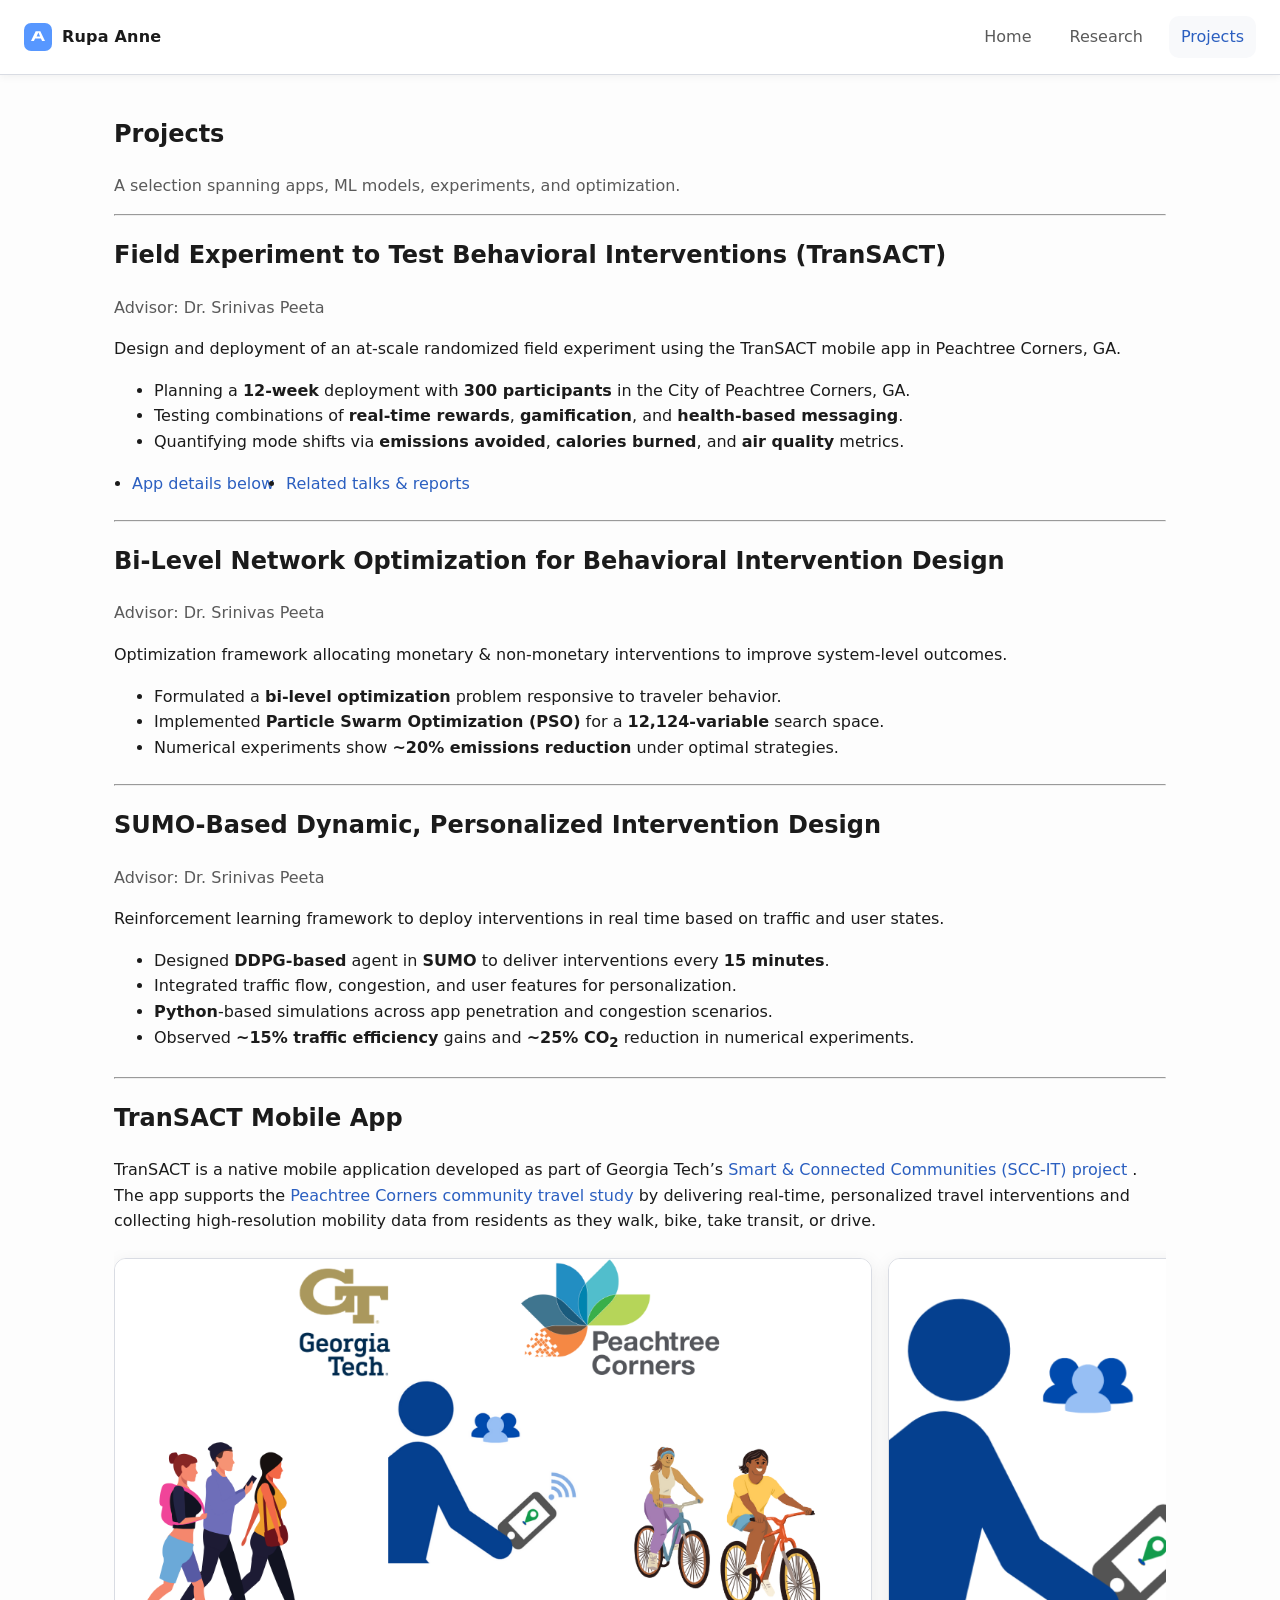
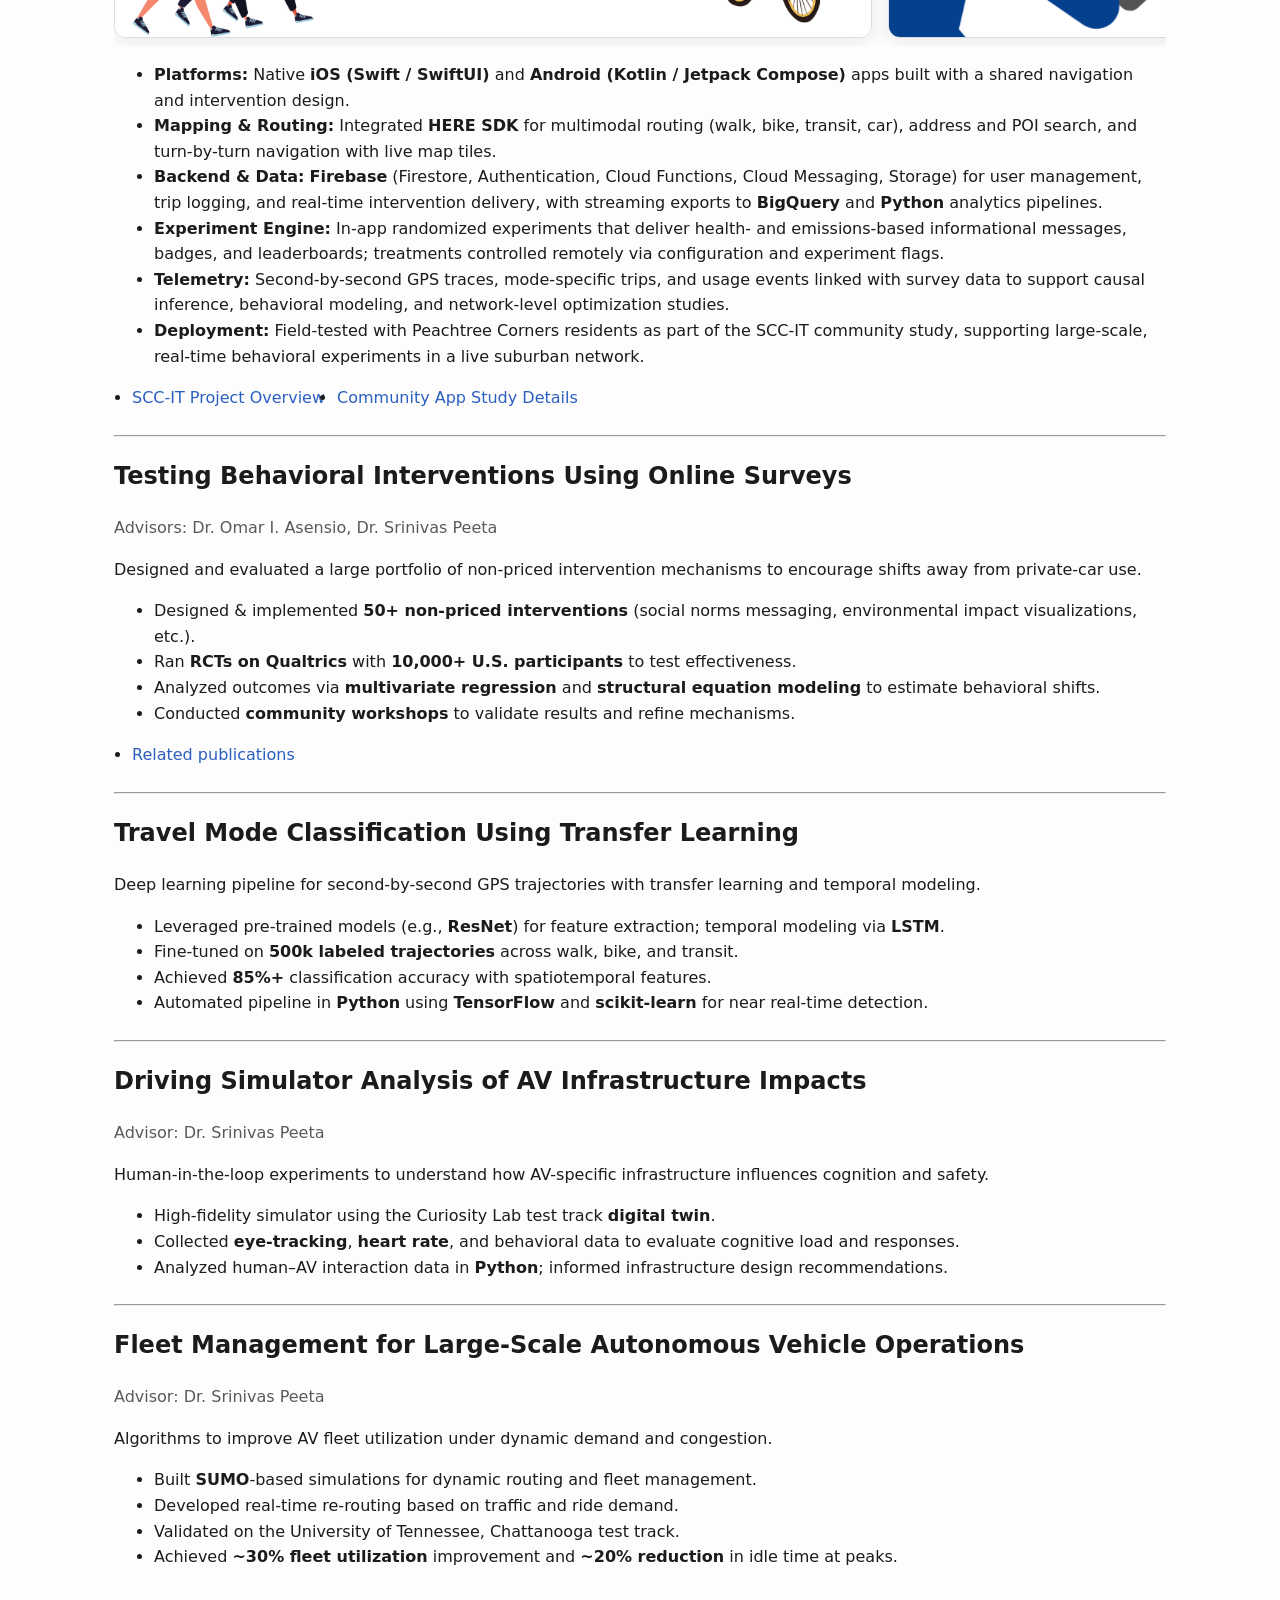
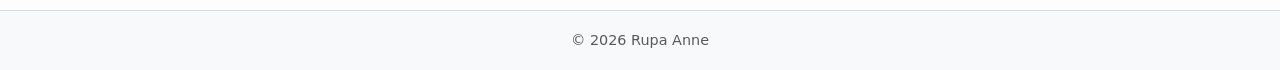
==== projects.html @ 9911a175 "Initial commit" ====
<!doctype html>
<html lang="en">
<head>
  <meta charset="utf-8" />
  <meta name="viewport" content="width=device-width, initial-scale=1" />
  <title>Projects — Rupa Anne</title>
  <link rel="stylesheet" href="styles.css" />
  <link rel="icon" href="favicon.ico" />
</head>
<body>
  <header class="site-header">
    <a class="brand" href="index.html"><img src="assets/logo.svg" alt="" class="logo" /> <span>Rupa Anne</span></a>
    <nav class="nav">
      <a class="nav-link" href="index.html">Home</a>
      <a class="nav-link" href="research.html">Research</a>
      <a class="nav-link active" href="projects.html">Projects</a>
    </nav>
  </header>

  <main class="page">
    <section class="section">
      <div class="section-head">
        <h1>Projects</h1>
        <p class="muted">A selection spanning apps, ML models, experiments, and optimization.</p>
      </div>

      <hr/>

      <!-- Field Experiment with TranSACT -->
      <div id="field-experiment" class="project">
        <h2>Field Experiment to Test Behavioral Interventions (TranSACT)</h2>
        <p class="muted">Advisor: Dr. Srinivas Peeta</p>
        <p>Design and deployment of an at-scale randomized field experiment using the TranSACT mobile app in Peachtree Corners, GA.</p>
        <ul class="bulleted">
          <li>Planning a <strong>12-week</strong> deployment with <strong>300 participants</strong> in the City of Peachtree Corners, GA.</li>
          <li>Testing combinations of <strong>real-time rewards</strong>, <strong>gamification</strong>, and <strong>health-based messaging</strong>.</li>
          <li>Quantifying mode shifts via <strong>emissions avoided</strong>, <strong>calories burned</strong>, and <strong>air quality</strong> metrics.</li>
        </ul>
        <ul class="project-links">
          <li><a href="#transact" rel="noopener">App details below</a></li>
          <li><a href="research.html" rel="noopener">Related talks &amp; reports</a></li>
        </ul>
      </div>

      <hr/>

      <!-- Bi-Level Network Optimization -->
      <div id="tndp" class="project">
        <h2>Bi-Level Network Optimization for Behavioral Intervention Design</h2>
        <p class="muted">Advisor: Dr. Srinivas Peeta</p>
        <p>Optimization framework allocating monetary &amp; non-monetary interventions to improve system-level outcomes.</p>
        <div class="project-media">
          <!-- <img src="assets/thumbs/tndp.jpg" alt="Network optimization diagram" /> -->
        </div>
        <ul class="bulleted">
          <li>Formulated a <strong>bi-level optimization</strong> problem responsive to traveler behavior.</li>
          <li>Implemented <strong>Particle Swarm Optimization (PSO)</strong> for a <strong>12,124-variable</strong> search space.</li>
          <li>Numerical experiments show <strong>~20% emissions reduction</strong> under optimal strategies.</li>
        </ul>
        <!-- <ul class="project-links">
          <li><a href="#" target="_blank" rel="noopener">Technical summary</a></li>
          <li><a href="#" target="_blank" rel="noopener">Slides</a></li>
        </ul> -->
      </div>

      <hr/>

      <!-- SUMO + RL Dynamic Interventions -->
      <div id="sumo-rl" class="project">
        <h2>SUMO-Based Dynamic, Personalized Intervention Design</h2>
        <p class="muted">Advisor: Dr. Srinivas Peeta</p>
        <p>Reinforcement learning framework to deploy interventions in real time based on traffic and user states.</p>
        <ul class="bulleted">
          <li>Designed <strong>DDPG-based</strong> agent in <strong>SUMO</strong> to deliver interventions every <strong>15 minutes</strong>.</li>
          <li>Integrated traffic flow, congestion, and user features for personalization.</li>
          <li><strong>Python</strong>-based simulations across app penetration and congestion scenarios.</li>
          <li>Observed <strong>~15% traffic efficiency</strong> gains and <strong>~25% CO<sub>2</sub></strong> reduction in numerical experiments.</li>
        </ul>
        <!-- <ul class="project-links">
          <li><a href="#" target="_blank" rel="noopener">Experiment notes</a></li>
        </ul> -->
      </div>

      <hr/>

      <!-- TranSACT App -->
      <div id="transact" class="project">
        <h2>TranSACT Mobile App</h2>
        <p>
          TranSACT is a native mobile application developed as part of Georgia Tech’s
          <a href="https://scc-it.ce.gatech.edu/" target="_blank" rel="noopener">
            Smart &amp; Connected Communities (SCC-IT) project
          </a>.
          The app supports the
          <a href="https://scc-it.ce.gatech.edu/communityapp" target="_blank" rel="noopener">
            Peachtree Corners community travel study
          </a>
          by delivering real-time, personalized travel interventions and collecting high-resolution mobility data
          from residents as they walk, bike, take transit, or drive.
        </p>
      
        <!-- Horizontal scroll gallery -->
        <div class="project-media media-scroll">
          <img src="assets/transact/feature-graphic.png"
               alt="TranSACT feature graphic with Georgia Tech and Peachtree Corners logos" />
          <img src="assets/transact/icon.png"
               alt="TranSACT app icon showing user and phone" />
          <img src="assets/transact/screen-search.png"
               alt="TranSACT screen showing destination search and autocomplete results" />
          <img src="assets/transact/screen-navigation.png"
               alt="TranSACT screen with turn-by-turn navigation" />
          <img src="assets/transact/screen-options.png"
               alt="TranSACT trip options screen comparing walk, bike, and transit" />
          <img src="assets/transact/screen-transit-details.png"
               alt="TranSACT screen with detailed transit itinerary" />
          <img src="assets/transact/screen-trips.png"
               alt="TranSACT recent trips and mode breakdown dashboard" />
          <img src="assets/transact/screen-badges.png"
               alt="TranSACT badges for walking, biking, and transit trips" />
        </div>
      
        <ul class="bulleted">
          <li>
            <strong>Platforms:</strong>
            Native <strong>iOS (Swift / SwiftUI)</strong> and
            <strong>Android (Kotlin / Jetpack Compose)</strong> apps built with a shared navigation
            and intervention design.
          </li>
          <li>
            <strong>Mapping &amp; Routing:</strong>
            Integrated <strong>HERE SDK</strong> for multimodal routing (walk, bike, transit, car),
            address and POI search, and turn-by-turn navigation with live map tiles.
          </li>
          <li>
            <strong>Backend &amp; Data:</strong>
            <strong>Firebase</strong> (Firestore, Authentication, Cloud Functions, Cloud Messaging, Storage)
            for user management, trip logging, and real-time intervention delivery,
            with streaming exports to <strong>BigQuery</strong> and <strong>Python</strong> analytics pipelines.
          </li>
          <li>
            <strong>Experiment Engine:</strong>
            In-app randomized experiments that deliver health- and emissions-based informational messages,
            badges, and leaderboards; treatments controlled remotely via configuration and experiment flags.
          </li>
          <li>
            <strong>Telemetry:</strong>
            Second-by-second GPS traces, mode-specific trips, and usage events linked with survey data
            to support causal inference, behavioral modeling, and network-level optimization studies.
          </li>
          <li>
            <strong>Deployment:</strong>
            Field-tested with Peachtree Corners residents as part of the SCC-IT community study,
            supporting large-scale, real-time behavioral experiments in a live suburban network.
          </li>
        </ul>
      
        <ul class="project-links">
          <li>
            <a href="https://scc-it.ce.gatech.edu/" target="_blank" rel="noopener">
              SCC-IT Project Overview
            </a>
          </li>
          <li>
            <a href="https://scc-it.ce.gatech.edu/communityapp" target="_blank" rel="noopener">
              Community App Study Details
            </a>
          </li>
        </ul>
      </div>      

      <hr/>

      <!-- Testing Behavioral Interventions Using Online Surveys -->
      <div id="online-surveys" class="project">
        <h2>Testing Behavioral Interventions Using Online Surveys</h2>
        <p class="muted">Advisors: Dr. Omar I. Asensio, Dr. Srinivas Peeta</p>
        <p>Designed and evaluated a large portfolio of non-priced intervention mechanisms to encourage shifts away from private-car use.</p>
        <ul class="bulleted">
          <li>Designed &amp; implemented <strong>50+ non-priced interventions</strong> (social norms messaging, environmental impact visualizations, etc.).</li>
          <li>Ran <strong>RCTs on Qualtrics</strong> with <strong>10,000+ U.S. participants</strong> to test effectiveness.</li>
          <li>Analyzed outcomes via <strong>multivariate regression</strong> and <strong>structural equation modeling</strong> to estimate behavioral shifts.</li>
          <li>Conducted <strong>community workshops</strong> to validate results and refine mechanisms.</li>
        </ul>
        <ul class="project-links">
          <li><a href="research.html#peer-reviewed-journal-articles" rel="noopener">Related publications</a></li>
        </ul>
      </div>

      <hr/>

      <!-- Travel Mode Classification -->
      <div id="mode-classifier" class="project">
        <h2>Travel Mode Classification Using Transfer Learning</h2>
        <p>Deep learning pipeline for second-by-second GPS trajectories with transfer learning and temporal modeling.</p>
        <div class="project-media">
          <!-- <img src="assets/thumbs/tl-classifier.jpg" alt="Classifier visualization" /> -->
        </div>
        <ul class="bulleted">
          <li>Leveraged pre-trained models (e.g., <strong>ResNet</strong>) for feature extraction; temporal modeling via <strong>LSTM</strong>.</li>
          <li>Fine-tuned on <strong>500k labeled trajectories</strong> across walk, bike, and transit.</li>
          <li>Achieved <strong>85%+</strong> classification accuracy with spatiotemporal features.</li>
          <li>Automated pipeline in <strong>Python</strong> using <strong>TensorFlow</strong> and <strong>scikit-learn</strong> for near real-time detection.</li>
        </ul>
        <!-- <ul class="project-links">
          <li><a href="#" target="_blank" rel="noopener">Paper / Preprint</a></li>
          <li><a href="#" target="_blank" rel="noopener">Code (private)</a></li>
        </ul> -->
      </div>

      <hr/>

      <!-- Driving Simulator AV Infrastructure -->
      <div id="av-simulator" class="project">
        <h2>Driving Simulator Analysis of AV Infrastructure Impacts</h2>
        <p class="muted">Advisor: Dr. Srinivas Peeta</p>
        <p>Human-in-the-loop experiments to understand how AV-specific infrastructure influences cognition and safety.</p>
        <ul class="bulleted">
          <li>High-fidelity simulator using the Curiosity Lab test track <strong>digital twin</strong>.</li>
          <li>Collected <strong>eye-tracking</strong>, <strong>heart rate</strong>, and behavioral data to evaluate cognitive load and responses.</li>
          <li>Analyzed human–AV interaction data in <strong>Python</strong>; informed infrastructure design recommendations.</li>
        </ul>
        <!-- <ul class="project-links">
          <li><a href="#" target="_blank" rel="noopener">Study protocol</a></li>
        </ul> -->
      </div>

      <hr/>

      <!-- Fleet Management for AV Operations -->
      <div id="av-fleet" class="project">
        <h2>Fleet Management for Large-Scale Autonomous Vehicle Operations</h2>
        <p class="muted">Advisor: Dr. Srinivas Peeta</p>
        <p>Algorithms to improve AV fleet utilization under dynamic demand and congestion.</p>
        <ul class="bulleted">
          <li>Built <strong>SUMO</strong>-based simulations for dynamic routing and fleet management.</li>
          <li>Developed real-time re-routing based on traffic and ride demand.</li>
          <li>Validated on the University of Tennessee, Chattanooga test track.</li>
          <li>Achieved <strong>~30% fleet utilization</strong> improvement and <strong>~20% reduction</strong> in idle time at peaks.</li>
        </ul>
        <!-- <ul class="project-links">
          <li><a href="#" target="_blank" rel="noopener">Tech report</a></li>
        </ul> -->
      </div>

    </section>
  </main>

  <footer class="site-footer">
    © <span id="year"></span> Rupa Anne
  </footer>
  <script src="script.js"></script>
</body>
</html>
---- styles.css ----
/* ----- Theme: clean, white with blue accents ----- */
:root{
    --bg: #fdfdfd;
    --panel: #f8f9fb;
    --elev: #f0f2f7;
    --text: #1b1b1b;
    --muted: #5a5a5a;
    --blue: #2b5fc0;
    --blue-2: #1b4da8;
    --card: #ffffff;
    --border: #d9dce3;
    --shadow: 0 4px 18px rgba(0,0,0,.08);
    --radius: 12px;
  }
  
  * { box-sizing: border-box; }
  html, body {
    margin: 0;
    padding: 0;
    background: var(--bg);
    color: var(--text);
    font-family: "Inter", system-ui, -apple-system, Segoe UI, Roboto, Helvetica, Arial, sans-serif;
    line-height: 1.6;
  }
  
  a { color: var(--blue); text-decoration: none; }
  a:hover { text-decoration: underline; }
  
  .site-header{
    position: sticky; top: 0; z-index: 40;
    display: flex; align-items: center; justify-content: space-between;
    padding: 16px 24px;
    background: rgba(255,255,255,0.92);
    backdrop-filter: blur(8px);
    border-bottom: 1px solid var(--border);
    box-shadow: 0 2px 8px rgba(0,0,0,.05);
  }
  
  .brand{
    display:flex; gap:10px; align-items:center;
    font-weight:700; letter-spacing:.2px;
    color: var(--text);
  }
  .logo{ width:28px; height:28px; opacity:.85; }
  .nav{ display:flex; gap: 14px; }
  .nav-link{
    padding:8px 12px;
    border-radius:10px;
    color: var(--muted);
  }
  .nav-link.active, .nav-link:hover{
    background: var(--panel);
    color: var(--blue);
  }
  
  .hero{
    display:grid;
    grid-template-columns: 1.1fr .9fr;
    gap: 32px;
    padding: 56px 24px 24px;
    max-width:1100px;
    margin: 0 auto;
  }
  .hero h1{ margin: 0 0 8px; font-size: clamp(24px, 4vw, 36px); color: var(--blue-2);}
  .lead{ font-size: 1.05rem; color: var(--muted); }
  .quick-facts{ margin:16px 0 20px; padding-left: 18px; color: var(--muted); }
  .cta-row{ display:flex; gap:12px; }
  
  .btn{
    display:inline-block;
    padding: 10px 14px;
    border-radius: 10px;
    border: 1px solid var(--blue);
    font-weight:500;
  }
  .btn-primary{
    background: var(--blue);
    color:white;
    box-shadow: var(--shadow);
    border-color: transparent;
  }
  .btn-primary:hover{ background: var(--blue-2); }
  .btn-outline{ color: var(--blue); background: transparent; }
  .btn-link{ padding:0; border:none; color: var(--blue); }
  .see-more{ color: var(--blue-2); font-weight:500; }
  .avatar{
    width: 260px; max-width: 100%;
    border-radius: 16px;
    border:1px solid var(--border);
    box-shadow: var(--shadow);
    justify-self: end;
  }
  
  .section{ max-width:1100px; margin: 40px auto; padding: 0 24px; }
  .section-head{ margin-bottom: 12px; }
  .row-between{ display:flex; justify-content: space-between; align-items: baseline; gap: 16px; }
  .muted{ color: var(--muted); }
  
  /* Timeline */
  .timeline{ position:relative; margin: 28px 0 0; padding-left: 22px; border-left: 2px solid var(--blue); }
  .tl-item{ position: relative; padding: 18px 0 18px 14px; }
  .tl-item .dot{
    position:absolute; width:12px; height:12px;
    background: var(--blue); border-radius:50%;
    left:-7px; top:26px; box-shadow: 0 0 0 3px rgba(43,95,192,.2);
  }
  .tl-item .when{ color: var(--muted); font-weight: 500; font-size: .95rem; margin-left: 6px; }
  .tl-content h3{ margin:0 0 6px; font-size:1.05rem; color: var(--blue-2); }
  .tl-content ul{ margin: 8px 0 0 18px; color: var(--muted); }
  
  /* Horizontal scroll lists */
  .h-scroll{
    display:grid; grid-auto-flow: column; grid-auto-columns: minmax(260px, 1fr);
    gap: 16px; overflow-x: auto; scroll-snap-type: x mandatory; padding-bottom: 6px;
  }
  .h-scroll:focus-within { outline: 2px dashed var(--blue); outline-offset: 4px; }
  
  .card{
    background: var(--card);
    border:1px solid var(--border);
    border-radius: var(--radius);
    scroll-snap-align: start;
    box-shadow: var(--shadow);
    min-height: 210px;
    display:flex; flex-direction:column;
  }
  .card-media{
    width:100%; height:148px; object-fit:cover;
    border-top-left-radius: var(--radius);
    border-top-right-radius: var(--radius);
    border-bottom:1px solid var(--border);
  }
  .card-body{ padding: 14px 14px 16px; }
  .card-title{ margin:0 0 6px; font-size: 1.05rem; color: var(--blue-2);}
  .card-text{ color: var(--muted); margin:0 0 10px; }
  
  /* Projects page */
  .page h1{ margin-top: 0; }
  .project{ margin: 12px 0 24px; }
  .project-media img{
    width:100%; max-width: 820px;
    border-radius: 14px;
    border:1px solid var(--border);
    box-shadow: var(--shadow);
  }
  .project-links{ display:flex; gap:12px; padding-left:18px; }
  
  /* Footer */
  .site-footer{
    border-top:1px solid var(--border);
    background: var(--panel);
    margin-top: 36px;
    padding: 18px 24px;
    text-align:center;
    color: var(--muted);
    font-size: 0.9rem;
  }
  
  /* Small screens */
  @media (max-width: 860px){
    .hero{ grid-template-columns: 1fr; }
    .hero-right{ order: -1; }
    .avatar{ justify-self: start; }
  }

    /* === Awards: stacked narrative layout (no horizontal scroll) === */
  .awards-list { 
    display: grid; 
    gap: 28px; 
    max-width: 1100px; 
    margin: 16px auto 0; 
  }

  .award-item { 
    display: grid; 
    grid-template-columns: 180px 1fr; 
    gap: 20px; 
    align-items: start; 
    background: var(--card); 
    border: 1px solid var(--border); 
    border-radius: var(--radius); 
    padding: 18px; 
    box-shadow: var(--shadow);
  }

  .award-thumb { 
    width: 180px; 
    height: 180px; 
    object-fit: cover; 
    border-radius: 10px; 
    border: 1px solid var(--border);
  }

  .award-content h3 { 
    margin: 0 0 8px; 
    font-size: 1.1rem; 
    color: var(--blue-2);
  }

  .award-content p { 
    margin: 0 0 10px; 
    color: var(--text);
  }

  .award-content ul { 
    margin: 0; 
    padding-left: 18px; 
    color: var(--muted);
  }
  .award-content li { margin: 4px 0; }

  /* Optional: nicer <details> styling if you use it in awards */
  .award-content details { margin-top: 6px; }
  .award-content summary { cursor: pointer; font-weight: 600; color: var(--blue-2); }

  /* Mobile */
  @media (max-width: 760px){
    .award-item { grid-template-columns: 1fr; }
    .award-thumb { width: 100%; height: 200px; }
  }

  .stories { display: grid; gap: 28px; max-width: 1100px; margin: 8px auto 0; }
  .story-entry { background: var(--card, #fff); border: 1px solid var(--border, #d9dce3); border-radius: var(--radius, 12px); padding: 18px; box-shadow: var(--shadow, 0 4px 18px rgba(0,0,0,.08)); }
  .story-title { margin: 0 0 8px; font-size: 1.15rem; color: var(--blue-2, #1b4da8); }
  .story-body { margin: 0; line-height: 1.75; }
  .story-figure { /* wrapper for floated image */ }
  .story-media {
    width: 260px; height: auto; object-fit: cover; border-radius: 10px;
    border: 1px solid var(--border, #d9dce3); box-shadow: var(--shadow, 0 4px 18px rgba(0,0,0,.08));
    margin: 4px 18px 10px 0; float: left; shape-outside: inset(0 round 10px);
  }
  .story-media.right { float: right; margin: 4px 0 10px 18px; }
  /* Compact variant for small screens */
  @media (max-width: 760px){
    .story-media, .story-media.right {
      float: none; display: block; width: 100%; max-width: 100%; margin: 0 0 12px 0; shape-outside: none;
    }
    .story-body { line-height: 1.7; }
  }
  /* Optional subtle meta line under title */
  .story-meta { margin: 2px 0 10px; color: var(--muted, #5a5a5a); font-size: .95rem; }
  /* Keep your existing .awards-list/.award-item styles unused; new layout uses .stories/.story-entry */

  /* --- Elegant narrative layout for Awards & Activities --- */
  .narratives {
    display: grid;
    gap: 40px;
    max-width: 900px;
    margin: 0 auto;
  }

  .narrative-entry {
    line-height: 1.75;
    color: var(--text);
  }

  .narrative-entry h3 {
    font-size: 1.3rem;
    color: var(--blue-2);
    margin-bottom: 6px;
  }

  .narrative-entry p {
    margin: 0 0 10px;
    color: var(--text);
  }

  .narrative-entry img {
    width: 560px;
    height: auto;
    border-radius: 10px;
    margin: 6px 20px 10px 0;
    float: left;
    object-fit: cover;
    shape-outside: inset(0 round 10px);
    opacity: 1 !important;
    filter: brightness(1) contrast(1) saturate(1) !important;
    mix-blend-mode: normal !important;
  }

  .narrative-entry img.right {
    float: right;
    margin: 6px 0 10px 20px;
    shape-outside: inset(0 round 10px);
  }

  .media-scroll {
    display: flex;
    gap: 1rem;
    overflow-x: auto;
    padding: 0.5rem 0;
  }
  
  .media-scroll img {
    max-height: 380px;      /* adjust based on your layout */
    height: auto;           /* keeps aspect ratio */
    width: auto;            /* prevents stretching */
    border-radius: 12px;
    flex: 0 0 auto;         /* ensures images don't shrink oddly */
    object-fit: contain;    /* ensures full image fits within the box */
  }  

  @media (max-width: 760px) {
    .narrative-entry img,
    .narrative-entry img.right {
      float: none;
      width: 100%;
      margin: 0 0 14px;
      shape-outside: none;
    }
  }
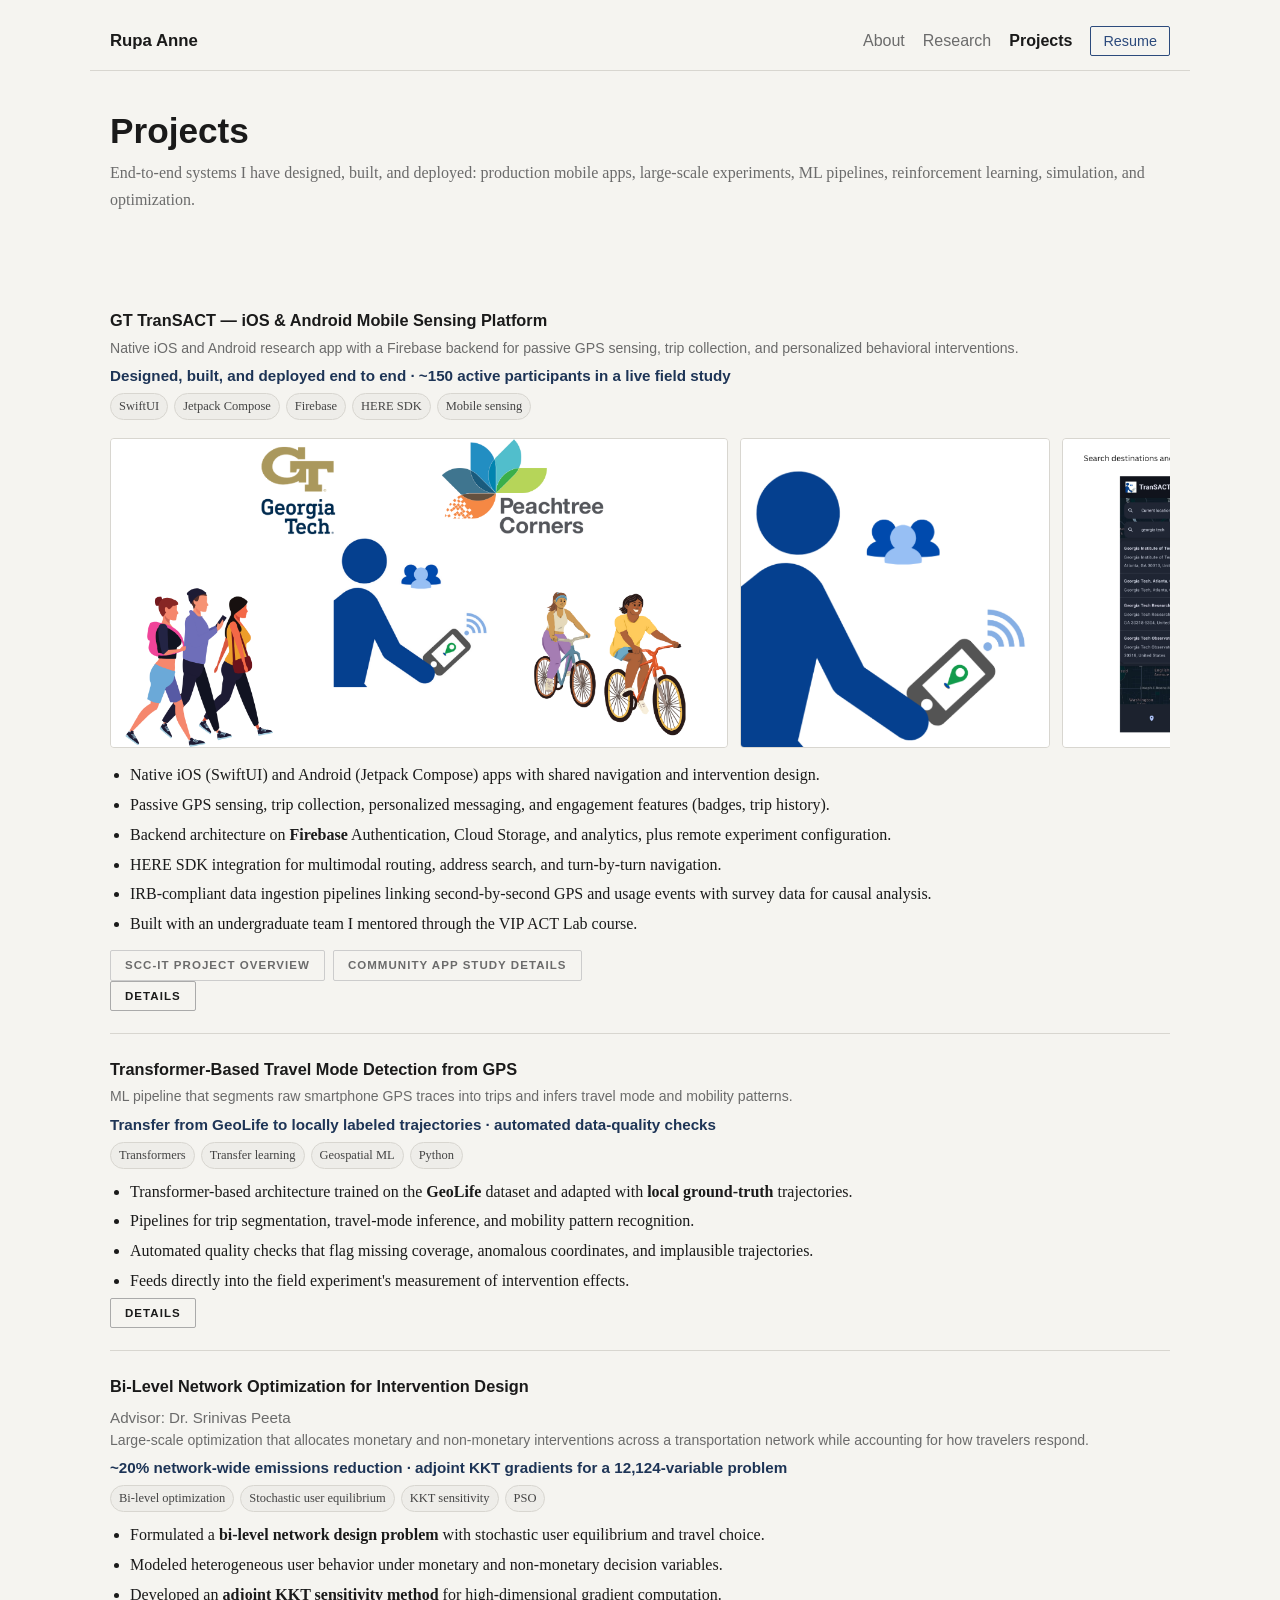
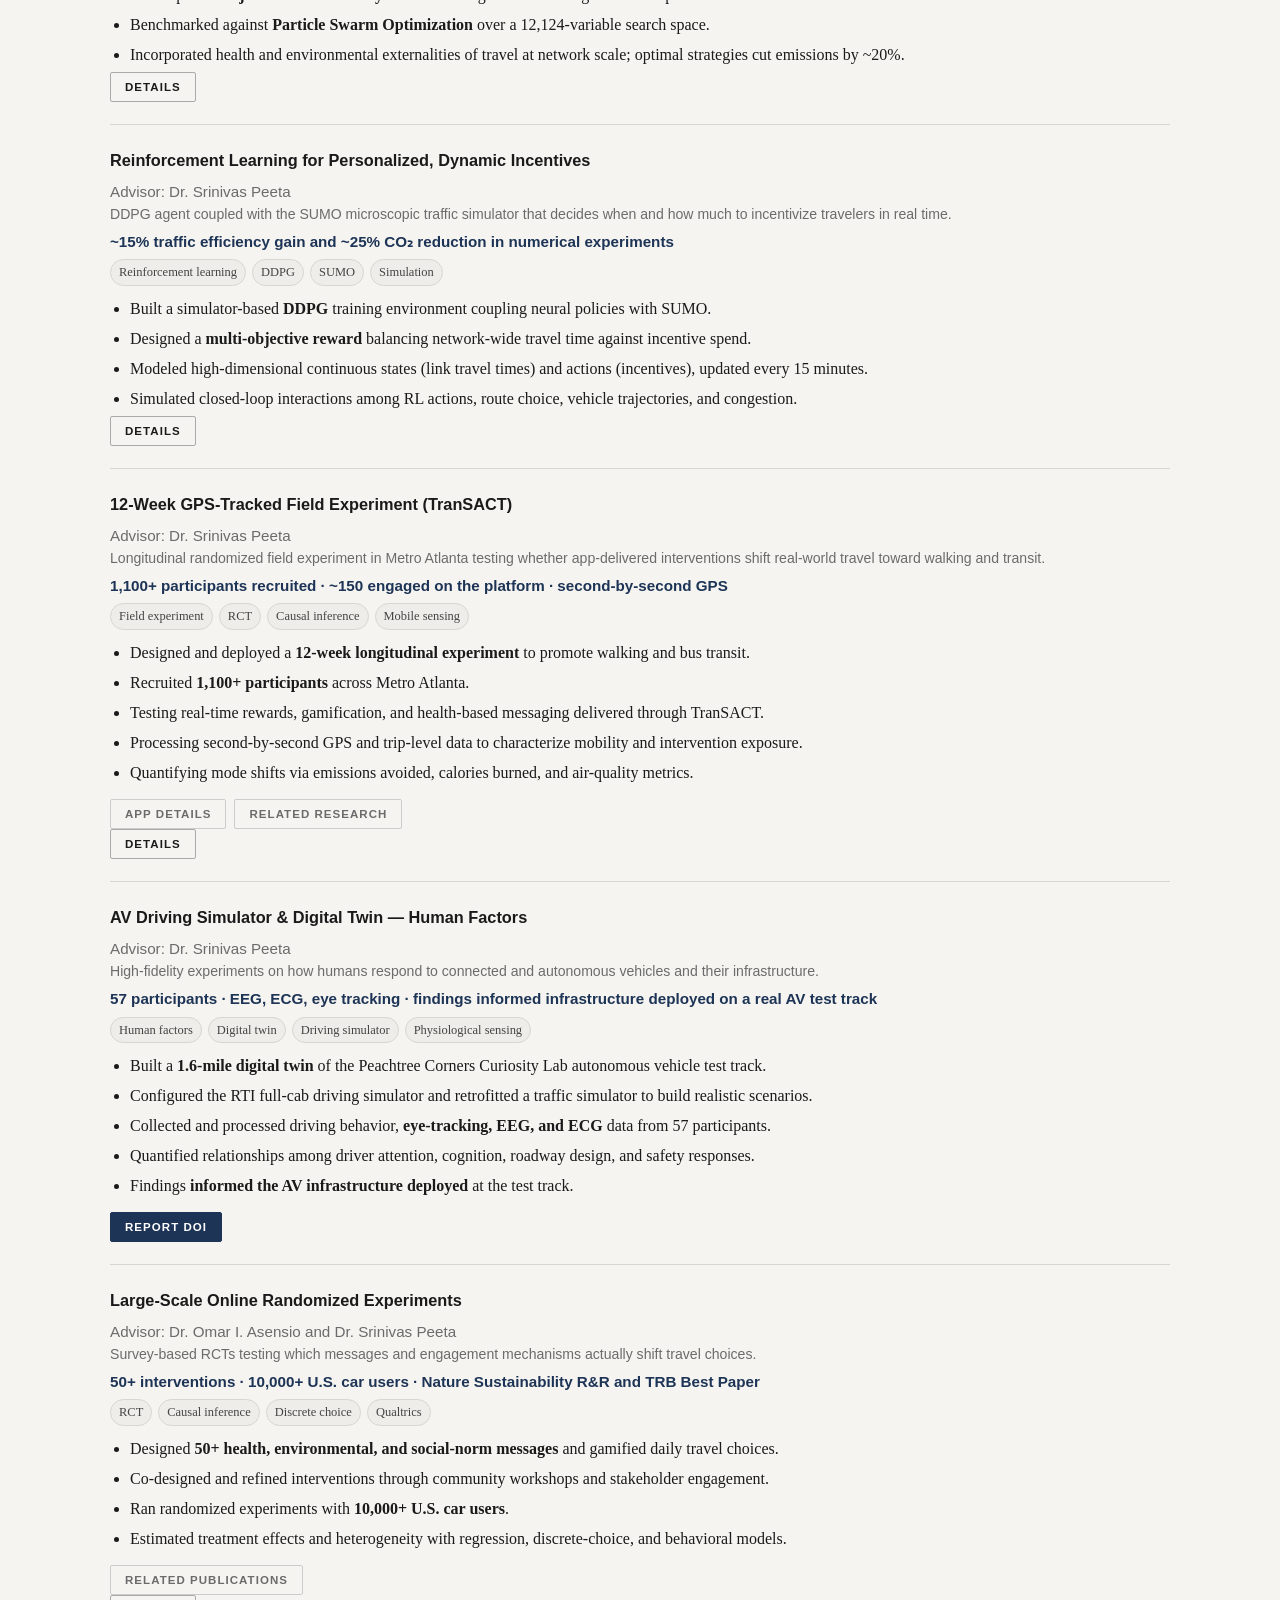
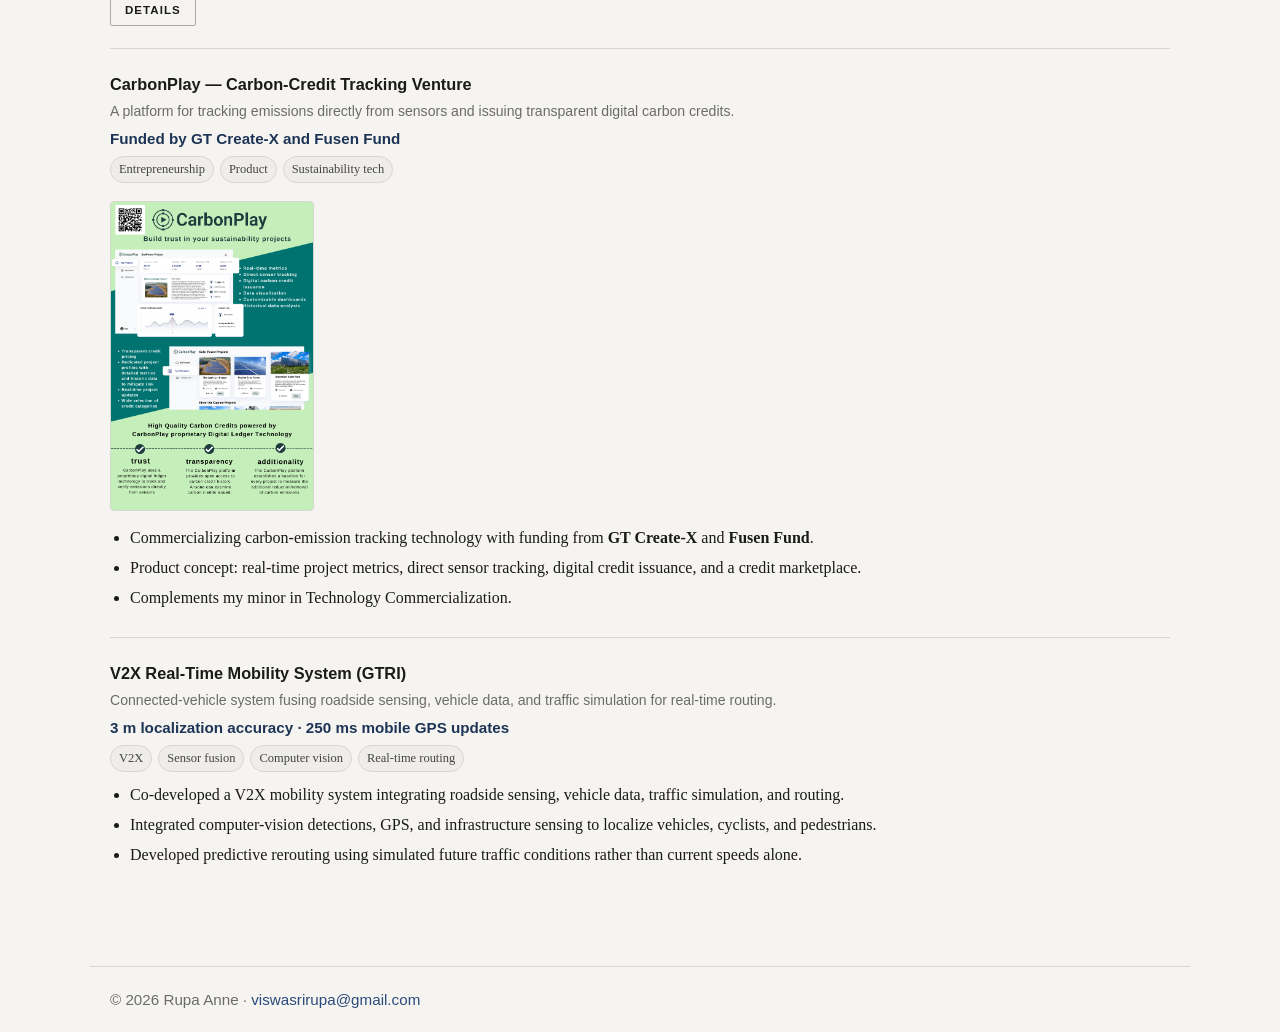
==== commit d0effb00: "updated details about resume" ====
--- a/projects.html
+++ b/projects.html
@@ -7,247 +7,29 @@
   <link rel="stylesheet" href="styles.css" />
   <link rel="icon" href="favicon.ico" />
 </head>
-<body>
+<body data-page="projects">
   <header class="site-header">
-    <a class="brand" href="index.html"><img src="assets/logo.svg" alt="" class="logo" /> <span>Rupa Anne</span></a>
-    <nav class="nav">
-      <a class="nav-link" href="index.html">Home</a>
+    <a class="brand" href="index.html">Rupa Anne</a>
+    <nav class="nav" aria-label="Primary navigation">
+      <a class="nav-link" href="index.html">About</a>
       <a class="nav-link" href="research.html">Research</a>
-      <a class="nav-link active" href="projects.html">Projects</a>
+      <a class="nav-link" href="projects.html">Projects</a>
+      <a class="nav-link nav-cta" href="assets/Rupa_Anne_Resume.pdf" target="_blank" rel="noopener">Resume</a>
     </nav>
   </header>
 
-  <main class="page">
+  <main class="container">
+    <section class="page-head">
+      <h1>Projects</h1>
+      <p class="muted">End-to-end systems I have designed, built, and deployed: production mobile apps, large-scale experiments, ML pipelines, reinforcement learning, simulation, and optimization.</p>
+    </section>
+
     <section class="section">
-      <div class="section-head">
-        <h1>Projects</h1>
-        <p class="muted">A selection spanning apps, ML models, experiments, and optimization.</p>
-      </div>
-
-      <hr/>
-
-      <!-- Field Experiment with TranSACT -->
-      <div id="field-experiment" class="project">
-        <h2>Field Experiment to Test Behavioral Interventions (TranSACT)</h2>
-        <p class="muted">Advisor: Dr. Srinivas Peeta</p>
-        <p>Design and deployment of an at-scale randomized field experiment using the TranSACT mobile app in Peachtree Corners, GA.</p>
-        <ul class="bulleted">
-          <li>Planning a <strong>12-week</strong> deployment with <strong>300 participants</strong> in the City of Peachtree Corners, GA.</li>
-          <li>Testing combinations of <strong>real-time rewards</strong>, <strong>gamification</strong>, and <strong>health-based messaging</strong>.</li>
-          <li>Quantifying mode shifts via <strong>emissions avoided</strong>, <strong>calories burned</strong>, and <strong>air quality</strong> metrics.</li>
-        </ul>
-        <ul class="project-links">
-          <li><a href="#transact" rel="noopener">App details below</a></li>
-          <li><a href="research.html" rel="noopener">Related talks &amp; reports</a></li>
-        </ul>
-      </div>
-
-      <hr/>
-
-      <!-- Bi-Level Network Optimization -->
-      <div id="tndp" class="project">
-        <h2>Bi-Level Network Optimization for Behavioral Intervention Design</h2>
-        <p class="muted">Advisor: Dr. Srinivas Peeta</p>
-        <p>Optimization framework allocating monetary &amp; non-monetary interventions to improve system-level outcomes.</p>
-        <div class="project-media">
-          <!-- <img src="assets/thumbs/tndp.jpg" alt="Network optimization diagram" /> -->
-        </div>
-        <ul class="bulleted">
-          <li>Formulated a <strong>bi-level optimization</strong> problem responsive to traveler behavior.</li>
-          <li>Implemented <strong>Particle Swarm Optimization (PSO)</strong> for a <strong>12,124-variable</strong> search space.</li>
-          <li>Numerical experiments show <strong>~20% emissions reduction</strong> under optimal strategies.</li>
-        </ul>
-        <!-- <ul class="project-links">
-          <li><a href="#" target="_blank" rel="noopener">Technical summary</a></li>
-          <li><a href="#" target="_blank" rel="noopener">Slides</a></li>
-        </ul> -->
-      </div>
-
-      <hr/>
-
-      <!-- SUMO + RL Dynamic Interventions -->
-      <div id="sumo-rl" class="project">
-        <h2>SUMO-Based Dynamic, Personalized Intervention Design</h2>
-        <p class="muted">Advisor: Dr. Srinivas Peeta</p>
-        <p>Reinforcement learning framework to deploy interventions in real time based on traffic and user states.</p>
-        <ul class="bulleted">
-          <li>Designed <strong>DDPG-based</strong> agent in <strong>SUMO</strong> to deliver interventions every <strong>15 minutes</strong>.</li>
-          <li>Integrated traffic flow, congestion, and user features for personalization.</li>
-          <li><strong>Python</strong>-based simulations across app penetration and congestion scenarios.</li>
-          <li>Observed <strong>~15% traffic efficiency</strong> gains and <strong>~25% CO<sub>2</sub></strong> reduction in numerical experiments.</li>
-        </ul>
-        <!-- <ul class="project-links">
-          <li><a href="#" target="_blank" rel="noopener">Experiment notes</a></li>
-        </ul> -->
-      </div>
-
-      <hr/>
-
-      <!-- TranSACT App -->
-      <div id="transact" class="project">
-        <h2>TranSACT Mobile App</h2>
-        <p>
-          TranSACT is a native mobile application developed as part of Georgia Tech’s
-          <a href="https://scc-it.ce.gatech.edu/" target="_blank" rel="noopener">
-            Smart &amp; Connected Communities (SCC-IT) project
-          </a>.
-          The app supports the
-          <a href="https://scc-it.ce.gatech.edu/communityapp" target="_blank" rel="noopener">
-            Peachtree Corners community travel study
-          </a>
-          by delivering real-time, personalized travel interventions and collecting high-resolution mobility data
-          from residents as they walk, bike, take transit, or drive.
-        </p>
-      
-        <!-- Horizontal scroll gallery -->
-        <div class="project-media media-scroll">
-          <img src="assets/transact/feature-graphic.png"
-               alt="TranSACT feature graphic with Georgia Tech and Peachtree Corners logos" />
-          <img src="assets/transact/icon.png"
-               alt="TranSACT app icon showing user and phone" />
-          <img src="assets/transact/screen-search.png"
-               alt="TranSACT screen showing destination search and autocomplete results" />
-          <img src="assets/transact/screen-navigation.png"
-               alt="TranSACT screen with turn-by-turn navigation" />
-          <img src="assets/transact/screen-options.png"
-               alt="TranSACT trip options screen comparing walk, bike, and transit" />
-          <img src="assets/transact/screen-transit-details.png"
-               alt="TranSACT screen with detailed transit itinerary" />
-          <img src="assets/transact/screen-trips.png"
-               alt="TranSACT recent trips and mode breakdown dashboard" />
-          <img src="assets/transact/screen-badges.png"
-               alt="TranSACT badges for walking, biking, and transit trips" />
-        </div>
-      
-        <ul class="bulleted">
-          <li>
-            <strong>Platforms:</strong>
-            Native <strong>iOS (Swift / SwiftUI)</strong> and
-            <strong>Android (Kotlin / Jetpack Compose)</strong> apps built with a shared navigation
-            and intervention design.
-          </li>
-          <li>
-            <strong>Mapping &amp; Routing:</strong>
-            Integrated <strong>HERE SDK</strong> for multimodal routing (walk, bike, transit, car),
-            address and POI search, and turn-by-turn navigation with live map tiles.
-          </li>
-          <li>
-            <strong>Backend &amp; Data:</strong>
-            <strong>Firebase</strong> (Firestore, Authentication, Cloud Functions, Cloud Messaging, Storage)
-            for user management, trip logging, and real-time intervention delivery,
-            with streaming exports to <strong>BigQuery</strong> and <strong>Python</strong> analytics pipelines.
-          </li>
-          <li>
-            <strong>Experiment Engine:</strong>
-            In-app randomized experiments that deliver health- and emissions-based informational messages,
-            badges, and leaderboards; treatments controlled remotely via configuration and experiment flags.
-          </li>
-          <li>
-            <strong>Telemetry:</strong>
-            Second-by-second GPS traces, mode-specific trips, and usage events linked with survey data
-            to support causal inference, behavioral modeling, and network-level optimization studies.
-          </li>
-          <li>
-            <strong>Deployment:</strong>
-            Field-tested with Peachtree Corners residents as part of the SCC-IT community study,
-            supporting large-scale, real-time behavioral experiments in a live suburban network.
-          </li>
-        </ul>
-      
-        <ul class="project-links">
-          <li>
-            <a href="https://scc-it.ce.gatech.edu/" target="_blank" rel="noopener">
-              SCC-IT Project Overview
-            </a>
-          </li>
-          <li>
-            <a href="https://scc-it.ce.gatech.edu/communityapp" target="_blank" rel="noopener">
-              Community App Study Details
-            </a>
-          </li>
-        </ul>
-      </div>      
-
-      <hr/>
-
-      <!-- Testing Behavioral Interventions Using Online Surveys -->
-      <div id="online-surveys" class="project">
-        <h2>Testing Behavioral Interventions Using Online Surveys</h2>
-        <p class="muted">Advisors: Dr. Omar I. Asensio, Dr. Srinivas Peeta</p>
-        <p>Designed and evaluated a large portfolio of non-priced intervention mechanisms to encourage shifts away from private-car use.</p>
-        <ul class="bulleted">
-          <li>Designed &amp; implemented <strong>50+ non-priced interventions</strong> (social norms messaging, environmental impact visualizations, etc.).</li>
-          <li>Ran <strong>RCTs on Qualtrics</strong> with <strong>10,000+ U.S. participants</strong> to test effectiveness.</li>
-          <li>Analyzed outcomes via <strong>multivariate regression</strong> and <strong>structural equation modeling</strong> to estimate behavioral shifts.</li>
-          <li>Conducted <strong>community workshops</strong> to validate results and refine mechanisms.</li>
-        </ul>
-        <ul class="project-links">
-          <li><a href="research.html#peer-reviewed-journal-articles" rel="noopener">Related publications</a></li>
-        </ul>
-      </div>
-
-      <hr/>
-
-      <!-- Travel Mode Classification -->
-      <div id="mode-classifier" class="project">
-        <h2>Travel Mode Classification Using Transfer Learning</h2>
-        <p>Deep learning pipeline for second-by-second GPS trajectories with transfer learning and temporal modeling.</p>
-        <div class="project-media">
-          <!-- <img src="assets/thumbs/tl-classifier.jpg" alt="Classifier visualization" /> -->
-        </div>
-        <ul class="bulleted">
-          <li>Leveraged pre-trained models (e.g., <strong>ResNet</strong>) for feature extraction; temporal modeling via <strong>LSTM</strong>.</li>
-          <li>Fine-tuned on <strong>500k labeled trajectories</strong> across walk, bike, and transit.</li>
-          <li>Achieved <strong>85%+</strong> classification accuracy with spatiotemporal features.</li>
-          <li>Automated pipeline in <strong>Python</strong> using <strong>TensorFlow</strong> and <strong>scikit-learn</strong> for near real-time detection.</li>
-        </ul>
-        <!-- <ul class="project-links">
-          <li><a href="#" target="_blank" rel="noopener">Paper / Preprint</a></li>
-          <li><a href="#" target="_blank" rel="noopener">Code (private)</a></li>
-        </ul> -->
-      </div>
-
-      <hr/>
-
-      <!-- Driving Simulator AV Infrastructure -->
-      <div id="av-simulator" class="project">
-        <h2>Driving Simulator Analysis of AV Infrastructure Impacts</h2>
-        <p class="muted">Advisor: Dr. Srinivas Peeta</p>
-        <p>Human-in-the-loop experiments to understand how AV-specific infrastructure influences cognition and safety.</p>
-        <ul class="bulleted">
-          <li>High-fidelity simulator using the Curiosity Lab test track <strong>digital twin</strong>.</li>
-          <li>Collected <strong>eye-tracking</strong>, <strong>heart rate</strong>, and behavioral data to evaluate cognitive load and responses.</li>
-          <li>Analyzed human–AV interaction data in <strong>Python</strong>; informed infrastructure design recommendations.</li>
-        </ul>
-        <!-- <ul class="project-links">
-          <li><a href="#" target="_blank" rel="noopener">Study protocol</a></li>
-        </ul> -->
-      </div>
-
-      <hr/>
-
-      <!-- Fleet Management for AV Operations -->
-      <div id="av-fleet" class="project">
-        <h2>Fleet Management for Large-Scale Autonomous Vehicle Operations</h2>
-        <p class="muted">Advisor: Dr. Srinivas Peeta</p>
-        <p>Algorithms to improve AV fleet utilization under dynamic demand and congestion.</p>
-        <ul class="bulleted">
-          <li>Built <strong>SUMO</strong>-based simulations for dynamic routing and fleet management.</li>
-          <li>Developed real-time re-routing based on traffic and ride demand.</li>
-          <li>Validated on the University of Tennessee, Chattanooga test track.</li>
-          <li>Achieved <strong>~30% fleet utilization</strong> improvement and <strong>~20% reduction</strong> in idle time at peaks.</li>
-        </ul>
-        <!-- <ul class="project-links">
-          <li><a href="#" target="_blank" rel="noopener">Tech report</a></li>
-        </ul> -->
-      </div>
-
+      <div class="entry-list" id="project-list"></div>
     </section>
   </main>
 
-  <footer class="site-footer">
-    © <span id="year"></span> Rupa Anne
-  </footer>
+  <footer class="site-footer">© <span id="year"></span> Rupa Anne · <a href="mailto:viswasrirupa@gmail.com">viswasrirupa@gmail.com</a></footer>
   <script src="script.js"></script>
 </body>
 </html>
--- a/styles.css
+++ b/styles.css
@@ -1,312 +1,128 @@
-/* ----- Theme: clean, white with blue accents ----- */
 :root{
-    --bg: #fdfdfd;
-    --panel: #f8f9fb;
-    --elev: #f0f2f7;
-    --text: #1b1b1b;
-    --muted: #5a5a5a;
-    --blue: #2b5fc0;
-    --blue-2: #1b4da8;
-    --card: #ffffff;
-    --border: #d9dce3;
-    --shadow: 0 4px 18px rgba(0,0,0,.08);
-    --radius: 12px;
-  }
-  
-  * { box-sizing: border-box; }
-  html, body {
-    margin: 0;
-    padding: 0;
-    background: var(--bg);
-    color: var(--text);
-    font-family: "Inter", system-ui, -apple-system, Segoe UI, Roboto, Helvetica, Arial, sans-serif;
-    line-height: 1.6;
-  }
-  
-  a { color: var(--blue); text-decoration: none; }
-  a:hover { text-decoration: underline; }
-  
-  .site-header{
-    position: sticky; top: 0; z-index: 40;
-    display: flex; align-items: center; justify-content: space-between;
-    padding: 16px 24px;
-    background: rgba(255,255,255,0.92);
-    backdrop-filter: blur(8px);
-    border-bottom: 1px solid var(--border);
-    box-shadow: 0 2px 8px rgba(0,0,0,.05);
-  }
-  
-  .brand{
-    display:flex; gap:10px; align-items:center;
-    font-weight:700; letter-spacing:.2px;
-    color: var(--text);
-  }
-  .logo{ width:28px; height:28px; opacity:.85; }
-  .nav{ display:flex; gap: 14px; }
-  .nav-link{
-    padding:8px 12px;
-    border-radius:10px;
-    color: var(--muted);
-  }
-  .nav-link.active, .nav-link:hover{
-    background: var(--panel);
-    color: var(--blue);
-  }
-  
-  .hero{
-    display:grid;
-    grid-template-columns: 1.1fr .9fr;
-    gap: 32px;
-    padding: 56px 24px 24px;
-    max-width:1100px;
-    margin: 0 auto;
-  }
-  .hero h1{ margin: 0 0 8px; font-size: clamp(24px, 4vw, 36px); color: var(--blue-2);}
-  .lead{ font-size: 1.05rem; color: var(--muted); }
-  .quick-facts{ margin:16px 0 20px; padding-left: 18px; color: var(--muted); }
-  .cta-row{ display:flex; gap:12px; }
-  
-  .btn{
-    display:inline-block;
-    padding: 10px 14px;
-    border-radius: 10px;
-    border: 1px solid var(--blue);
-    font-weight:500;
-  }
-  .btn-primary{
-    background: var(--blue);
-    color:white;
-    box-shadow: var(--shadow);
-    border-color: transparent;
-  }
-  .btn-primary:hover{ background: var(--blue-2); }
-  .btn-outline{ color: var(--blue); background: transparent; }
-  .btn-link{ padding:0; border:none; color: var(--blue); }
-  .see-more{ color: var(--blue-2); font-weight:500; }
-  .avatar{
-    width: 260px; max-width: 100%;
-    border-radius: 16px;
-    border:1px solid var(--border);
-    box-shadow: var(--shadow);
-    justify-self: end;
-  }
-  
-  .section{ max-width:1100px; margin: 40px auto; padding: 0 24px; }
-  .section-head{ margin-bottom: 12px; }
-  .row-between{ display:flex; justify-content: space-between; align-items: baseline; gap: 16px; }
-  .muted{ color: var(--muted); }
-  
-  /* Timeline */
-  .timeline{ position:relative; margin: 28px 0 0; padding-left: 22px; border-left: 2px solid var(--blue); }
-  .tl-item{ position: relative; padding: 18px 0 18px 14px; }
-  .tl-item .dot{
-    position:absolute; width:12px; height:12px;
-    background: var(--blue); border-radius:50%;
-    left:-7px; top:26px; box-shadow: 0 0 0 3px rgba(43,95,192,.2);
-  }
-  .tl-item .when{ color: var(--muted); font-weight: 500; font-size: .95rem; margin-left: 6px; }
-  .tl-content h3{ margin:0 0 6px; font-size:1.05rem; color: var(--blue-2); }
-  .tl-content ul{ margin: 8px 0 0 18px; color: var(--muted); }
-  
-  /* Horizontal scroll lists */
-  .h-scroll{
-    display:grid; grid-auto-flow: column; grid-auto-columns: minmax(260px, 1fr);
-    gap: 16px; overflow-x: auto; scroll-snap-type: x mandatory; padding-bottom: 6px;
-  }
-  .h-scroll:focus-within { outline: 2px dashed var(--blue); outline-offset: 4px; }
-  
-  .card{
-    background: var(--card);
-    border:1px solid var(--border);
-    border-radius: var(--radius);
-    scroll-snap-align: start;
-    box-shadow: var(--shadow);
-    min-height: 210px;
-    display:flex; flex-direction:column;
-  }
-  .card-media{
-    width:100%; height:148px; object-fit:cover;
-    border-top-left-radius: var(--radius);
-    border-top-right-radius: var(--radius);
-    border-bottom:1px solid var(--border);
-  }
-  .card-body{ padding: 14px 14px 16px; }
-  .card-title{ margin:0 0 6px; font-size: 1.05rem; color: var(--blue-2);}
-  .card-text{ color: var(--muted); margin:0 0 10px; }
-  
-  /* Projects page */
-  .page h1{ margin-top: 0; }
-  .project{ margin: 12px 0 24px; }
-  .project-media img{
-    width:100%; max-width: 820px;
-    border-radius: 14px;
-    border:1px solid var(--border);
-    box-shadow: var(--shadow);
-  }
-  .project-links{ display:flex; gap:12px; padding-left:18px; }
-  
-  /* Footer */
-  .site-footer{
-    border-top:1px solid var(--border);
-    background: var(--panel);
-    margin-top: 36px;
-    padding: 18px 24px;
-    text-align:center;
-    color: var(--muted);
-    font-size: 0.9rem;
-  }
-  
-  /* Small screens */
-  @media (max-width: 860px){
-    .hero{ grid-template-columns: 1fr; }
-    .hero-right{ order: -1; }
-    .avatar{ justify-self: start; }
-  }
+  --bg:#f5f4f0;
+  --text:#1a1a1a;
+  --muted:#6b6b6b;
+  --faint:#8a8a8a;
+  --line:#d8d6d0;
+  --soft:#eeede9;
+  --accent:#2c4a7c;
+  --accent-dark:#1d3456;
+  --btn-fill:#1d3456;
+  --max:1100px;
+}
+*{box-sizing:border-box}
+html{scroll-behavior:smooth}
+body{
+  margin:0;
+  background:var(--bg);
+  color:var(--text);
+  font-family:"Georgia", "Times New Roman", serif;
+  /* font-family: Garamond, Baskerville, "Baskerville Old Face", "Hoefler Text", "Times New Roman", serif; */
+  line-height:1.68;
+  font-size:16px;
+}
+a{color:var(--accent);text-decoration:none}
+a:hover{text-decoration:underline}
+/* nav + body use sans-serif; only content prose uses serif */
+.site-header, nav, .nav-link, .brand, .site-footer, .section-label, .btn-outline, .btn-fill, .btn-light, button{
+  font-family: "Helvetica Neue", Arial, sans-serif;
+}
+.site-header{
+  max-width:var(--max);
+  margin:0 auto;
+  padding:26px 20px 14px;
+  display:flex;
+  justify-content:space-between;
+  align-items:center;
+  border-bottom:1px solid var(--line);
+}
+.brand{font-size:1.05rem;font-weight:700;color:var(--text)}
+.nav{display:flex;gap:18px;align-items:center;flex-wrap:wrap}
+.nav-link{color:var(--muted)}
+.nav-link.active{color:var(--text);font-weight:700}
+.container{max-width:var(--max);margin:0 auto;padding:28px 20px 64px}
+.intro{padding:18px 0 8px}
+.split{display:grid;grid-template-columns:1fr 190px;gap:34px;align-items:start}
+.eyebrow{margin:0 0 6px;color:var(--muted)}
+h1{font-size:2.2rem;line-height:1.15;margin:0 0 8px;font-weight:700;font-family:"Helvetica Neue",Arial,sans-serif}
+h2{font-size:.72rem;font-weight:600;letter-spacing:.13em;text-transform:uppercase;color:var(--muted);margin:0 0 18px;padding-top:4px;font-family:"Helvetica Neue",Arial,sans-serif}
+h3{font-size:1.02rem;margin:0 0 3px;font-family:"Helvetica Neue",Arial,sans-serif}
+p{margin:0 0 14px}.subtitle{color:var(--muted);font-size:1.05rem}.muted{color:var(--muted)}
+.portrait-wrap{margin:0}.portrait{width:190px;height:190px;object-fit:cover;border-radius:3px;border:1px solid var(--line)}
+.link-row{display:flex;gap:10px 14px;flex-wrap:wrap;margin-top:12px}.link-row a{white-space:nowrap}
+.section{padding:36px 0 8px;border-top:none}.page-head{padding:12px 0 22px}.section-heading-line{display:flex;justify-content:space-between;gap:18px;align-items:baseline}.section-heading-line a{font-size:.95rem}
+.news-list{list-style:none;padding:0;margin:0}.news-list li{display:grid;grid-template-columns:78px 1fr;gap:14px;margin:0 0 8px}.news-date{color:var(--muted)}
+.entry-list{display:grid;gap:0}.entry{position:relative;padding:26px 0;border-bottom:1px solid var(--line)}.entry:first-child{border-top:1px solid var(--line)}.entry-title{font-weight:700;color:var(--text);font-size:1.05rem;line-height:1.4;font-family:"Helvetica Neue",Arial,sans-serif}.entry-meta{color:var(--muted);margin:4px 0 0;font-size:.95rem;font-family:"Helvetica Neue",Arial,sans-serif}.entry-status{display:inline-block;color:var(--accent-dark);font-size:.9rem;margin-top:4px;font-family:"Helvetica Neue",Arial,sans-serif}.entry-links{display:flex;gap:8px;flex-wrap:wrap;margin-top:12px}
+/* Button styles matching target aesthetic */
+.btn-outline,.btn-fill,.btn-light{
+  display:inline-block;
+  font-size:.72rem;
+  font-weight:600;
+  letter-spacing:.09em;
+  text-transform:uppercase;
+  padding:5px 14px;
+  border-radius:2px;
+  cursor:pointer;
+  text-decoration:none;
+  white-space:nowrap;
+  line-height:1.6;
+  font-family:"Helvetica Neue",Arial,sans-serif;
+}
+.btn-outline{border:1.5px solid #aaa;color:var(--text);background:transparent}
+.btn-outline:hover{border-color:var(--text);text-decoration:none}
+.btn-fill{background:var(--btn-fill);color:#fff;border:1.5px solid var(--btn-fill)}
+.btn-fill:hover{background:var(--accent-dark);border-color:var(--accent-dark);text-decoration:none;color:#fff}
+.btn-light{border:1.5px solid #ccc;color:var(--muted);background:transparent}
+.btn-light:hover{border-color:var(--muted);color:var(--text);text-decoration:none}
+details.abstract{display:inline-block;margin-top:0;vertical-align:middle}details.abstract summary{list-style:none}details.abstract summary::-webkit-details-marker{display:none}details.abstract p{margin:12px 0 0;color:var(--text);font-size:.96rem;font-family:"Georgia","Times New Roman",serif}
+/* horizontal card scroll row */
+.card-scroll{display:flex;gap:16px;overflow-x:auto;padding:4px 2px 16px;scroll-snap-type:x mandatory;-webkit-overflow-scrolling:touch}
+.card-scroll::-webkit-scrollbar{height:4px}.card-scroll::-webkit-scrollbar-track{background:transparent}.card-scroll::-webkit-scrollbar-thumb{background:var(--line);border-radius:2px}
+.preview-card{flex:0 0 260px;scroll-snap-align:start;background:#fff;border:1px solid var(--line);border-radius:6px;padding:20px;display:flex;flex-direction:column;gap:8px}
+.preview-card .entry-title{font-size:.97rem;font-weight:700;font-family:"Helvetica Neue",Arial,sans-serif;color:var(--accent);line-height:1.35}
+.preview-card .entry-title a{color:var(--accent)}
+.tagline{color:var(--muted);margin:0;font-size:.88rem;font-family:"Helvetica Neue",Arial,sans-serif;line-height:1.5;flex:1}
+.tags{display:flex;gap:6px;flex-wrap:wrap;margin-top:4px}.tag{font-size:.78rem;color:#444;background:var(--soft);border:1px solid var(--line);border-radius:999px;padding:2px 8px}
+.card-link{font-size:.82rem;color:var(--accent);font-family:"Helvetica Neue",Arial,sans-serif;margin-top:auto}
+/* award entries */
+.award-entry{padding:32px 0;border-top:1px solid var(--line)}
+.award-entry:last-child{padding-bottom:0}
+.award-title{font-size:1.15rem;font-weight:700;color:var(--accent);margin:0 0 16px;font-family:"Helvetica Neue",Arial,sans-serif;line-height:1.3}
+.award-body{display:grid;grid-template-columns:1fr 1fr;gap:28px;align-items:start}
+.award-body.no-image{grid-template-columns:1fr}
+.award-img{width:100%;border-radius:4px;border:1px solid var(--line);object-fit:cover}
+.award-text p{margin:0 0 12px;font-size:.97rem}
+.award-text p:last-child{margin-bottom:0}
+@media(max-width:720px){.award-body{grid-template-columns:1fr}.card-scroll{gap:12px}.preview-card{flex:0 0 220px}}
+.project-entry{padding-bottom:22px;border-bottom:1px solid var(--line)}.project-entry:last-child{border-bottom:0}.project-tags{margin:6px 0 10px}.project-items{margin:8px 0 0;padding-left:20px}.project-items li{margin:3px 0}.project-gallery{display:flex;gap:12px;overflow-x:auto;padding:8px 0 4px;margin:10px 0}.project-gallery img{height:310px;width:auto;max-width:none;border:1px solid var(--line);border-radius:4px;object-fit:contain;background:var(--soft)}
+.timeline-lite{display:grid;gap:18px}.timeline-item{display:grid;grid-template-columns:150px 1fr;gap:18px}.when{color:var(--muted)}.timeline-item ul{margin:6px 0 0;padding-left:18px}
+.site-footer{max-width:var(--max);margin:0 auto;padding:20px;border-top:1px solid var(--line);color:var(--muted);font-size:.95rem}
+@media(max-width:720px){.site-header{display:block}.nav{margin-top:10px}.split{grid-template-columns:1fr}.portrait{width:160px;height:160px}.timeline-item,.news-list li{grid-template-columns:1fr;gap:2px}.section-heading-line{display:block}.project-gallery img{height:250px}}
+.abstract-panel {
+  flex-basis: 100%;
+  margin-top: 0.75rem;
+}
 
-    /* === Awards: stacked narrative layout (no horizontal scroll) === */
-  .awards-list { 
-    display: grid; 
-    gap: 28px; 
-    max-width: 1100px; 
-    margin: 16px auto 0; 
-  }
-
-  .award-item { 
-    display: grid; 
-    grid-template-columns: 180px 1fr; 
-    gap: 20px; 
-    align-items: start; 
-    background: var(--card); 
-    border: 1px solid var(--border); 
-    border-radius: var(--radius); 
-    padding: 18px; 
-    box-shadow: var(--shadow);
-  }
-
-  .award-thumb { 
-    width: 180px; 
-    height: 180px; 
-    object-fit: cover; 
-    border-radius: 10px; 
-    border: 1px solid var(--border);
-  }
-
-  .award-content h3 { 
-    margin: 0 0 8px; 
-    font-size: 1.1rem; 
-    color: var(--blue-2);
-  }
-
-  .award-content p { 
-    margin: 0 0 10px; 
-    color: var(--text);
-  }
-
-  .award-content ul { 
-    margin: 0; 
-    padding-left: 18px; 
-    color: var(--muted);
-  }
-  .award-content li { margin: 4px 0; }
-
-  /* Optional: nicer <details> styling if you use it in awards */
-  .award-content details { margin-top: 6px; }
-  .award-content summary { cursor: pointer; font-weight: 600; color: var(--blue-2); }
-
-  /* Mobile */
-  @media (max-width: 760px){
-    .award-item { grid-template-columns: 1fr; }
-    .award-thumb { width: 100%; height: 200px; }
-  }
-
-  .stories { display: grid; gap: 28px; max-width: 1100px; margin: 8px auto 0; }
-  .story-entry { background: var(--card, #fff); border: 1px solid var(--border, #d9dce3); border-radius: var(--radius, 12px); padding: 18px; box-shadow: var(--shadow, 0 4px 18px rgba(0,0,0,.08)); }
-  .story-title { margin: 0 0 8px; font-size: 1.15rem; color: var(--blue-2, #1b4da8); }
-  .story-body { margin: 0; line-height: 1.75; }
-  .story-figure { /* wrapper for floated image */ }
-  .story-media {
-    width: 260px; height: auto; object-fit: cover; border-radius: 10px;
-    border: 1px solid var(--border, #d9dce3); box-shadow: var(--shadow, 0 4px 18px rgba(0,0,0,.08));
-    margin: 4px 18px 10px 0; float: left; shape-outside: inset(0 round 10px);
-  }
-  .story-media.right { float: right; margin: 4px 0 10px 18px; }
-  /* Compact variant for small screens */
-  @media (max-width: 760px){
-    .story-media, .story-media.right {
-      float: none; display: block; width: 100%; max-width: 100%; margin: 0 0 12px 0; shape-outside: none;
-    }
-    .story-body { line-height: 1.7; }
-  }
-  /* Optional subtle meta line under title */
-  .story-meta { margin: 2px 0 10px; color: var(--muted, #5a5a5a); font-size: .95rem; }
-  /* Keep your existing .awards-list/.award-item styles unused; new layout uses .stories/.story-entry */
-
-  /* --- Elegant narrative layout for Awards & Activities --- */
-  .narratives {
-    display: grid;
-    gap: 40px;
-    max-width: 900px;
-    margin: 0 auto;
-  }
-
-  .narrative-entry {
-    line-height: 1.75;
-    color: var(--text);
-  }
-
-  .narrative-entry h3 {
-    font-size: 1.3rem;
-    color: var(--blue-2);
-    margin-bottom: 6px;
-  }
-
-  .narrative-entry p {
-    margin: 0 0 10px;
-    color: var(--text);
-  }
-
-  .narrative-entry img {
-    width: 560px;
-    height: auto;
-    border-radius: 10px;
-    margin: 6px 20px 10px 0;
-    float: left;
-    object-fit: cover;
-    shape-outside: inset(0 round 10px);
-    opacity: 1 !important;
-    filter: brightness(1) contrast(1) saturate(1) !important;
-    mix-blend-mode: normal !important;
-  }
-
-  .narrative-entry img.right {
-    float: right;
-    margin: 6px 0 10px 20px;
-    shape-outside: inset(0 round 10px);
-  }
-
-  .media-scroll {
-    display: flex;
-    gap: 1rem;
-    overflow-x: auto;
-    padding: 0.5rem 0;
-  }
-  
-  .media-scroll img {
-    max-height: 380px;      /* adjust based on your layout */
-    height: auto;           /* keeps aspect ratio */
-    width: auto;            /* prevents stretching */
-    border-radius: 12px;
-    flex: 0 0 auto;         /* ensures images don't shrink oddly */
-    object-fit: contain;    /* ensures full image fits within the box */
-  }  
-
-  @media (max-width: 760px) {
-    .narrative-entry img,
-    .narrative-entry img.right {
-      float: none;
-      width: 100%;
-      margin: 0 0 14px;
-      shape-outside: none;
-    }
-  }
-  +.abstract-panel p {
+  margin: 0;
+}
+/* ---- hiring-focused additions ---- */
+.availability{display:inline-block;margin:0 0 12px;padding:3px 12px;border:1px solid var(--accent);border-radius:999px;color:var(--accent-dark);font-size:.8rem;font-family:"Helvetica Neue",Arial,sans-serif;letter-spacing:.02em}
+.availability::before{content:"";display:inline-block;width:7px;height:7px;border-radius:50%;background:#3d8b5a;margin-right:8px;vertical-align:1px}
+.headline{font-size:1.28rem;line-height:1.4;margin:6px 0 16px;color:var(--text);font-family:"Helvetica Neue",Arial,sans-serif;font-weight:500}
+.nav-cta{border:1.5px solid var(--accent);color:var(--accent);padding:2px 12px;border-radius:2px;font-size:.9rem}
+.nav-cta:hover{background:var(--accent);color:#fff;text-decoration:none}
+.stats{display:grid;grid-template-columns:repeat(3,1fr);gap:0;border-top:1px solid var(--line);border-left:1px solid var(--line)}
+.stat{padding:18px 20px;border-right:1px solid var(--line);border-bottom:1px solid var(--line);background:#fff}
+.stat-value{font-family:"Helvetica Neue",Arial,sans-serif;font-size:1.75rem;font-weight:700;color:var(--accent-dark);line-height:1.1}
+.stat-label{font-family:"Helvetica Neue",Arial,sans-serif;font-size:.86rem;color:var(--muted);margin-top:6px;line-height:1.4}
+.skills{display:grid;grid-template-columns:repeat(2,1fr);gap:22px 34px}
+.skill-group h3{font-size:.92rem;margin-bottom:6px}
+.impact{margin:0;font-size:.86rem;color:var(--accent-dark);font-family:"Helvetica Neue",Arial,sans-serif;font-weight:600;line-height:1.45}
+.project-entry .impact{margin:6px 0 4px;font-size:.95rem}
+.timeline-item h3{line-height:1.4}
+.timeline-item li{margin:3px 0}
+.contact-cta p{max-width:720px}
+@media(max-width:720px){.stats{grid-template-columns:repeat(2,1fr)}.skills{grid-template-columns:1fr}.headline{font-size:1.12rem}.stat-value{font-size:1.45rem}}
+.entry-list>*{min-width:0}.project-entry{padding-top:22px}
+@media(max-width:720px){.availability{border-radius:8px}}
